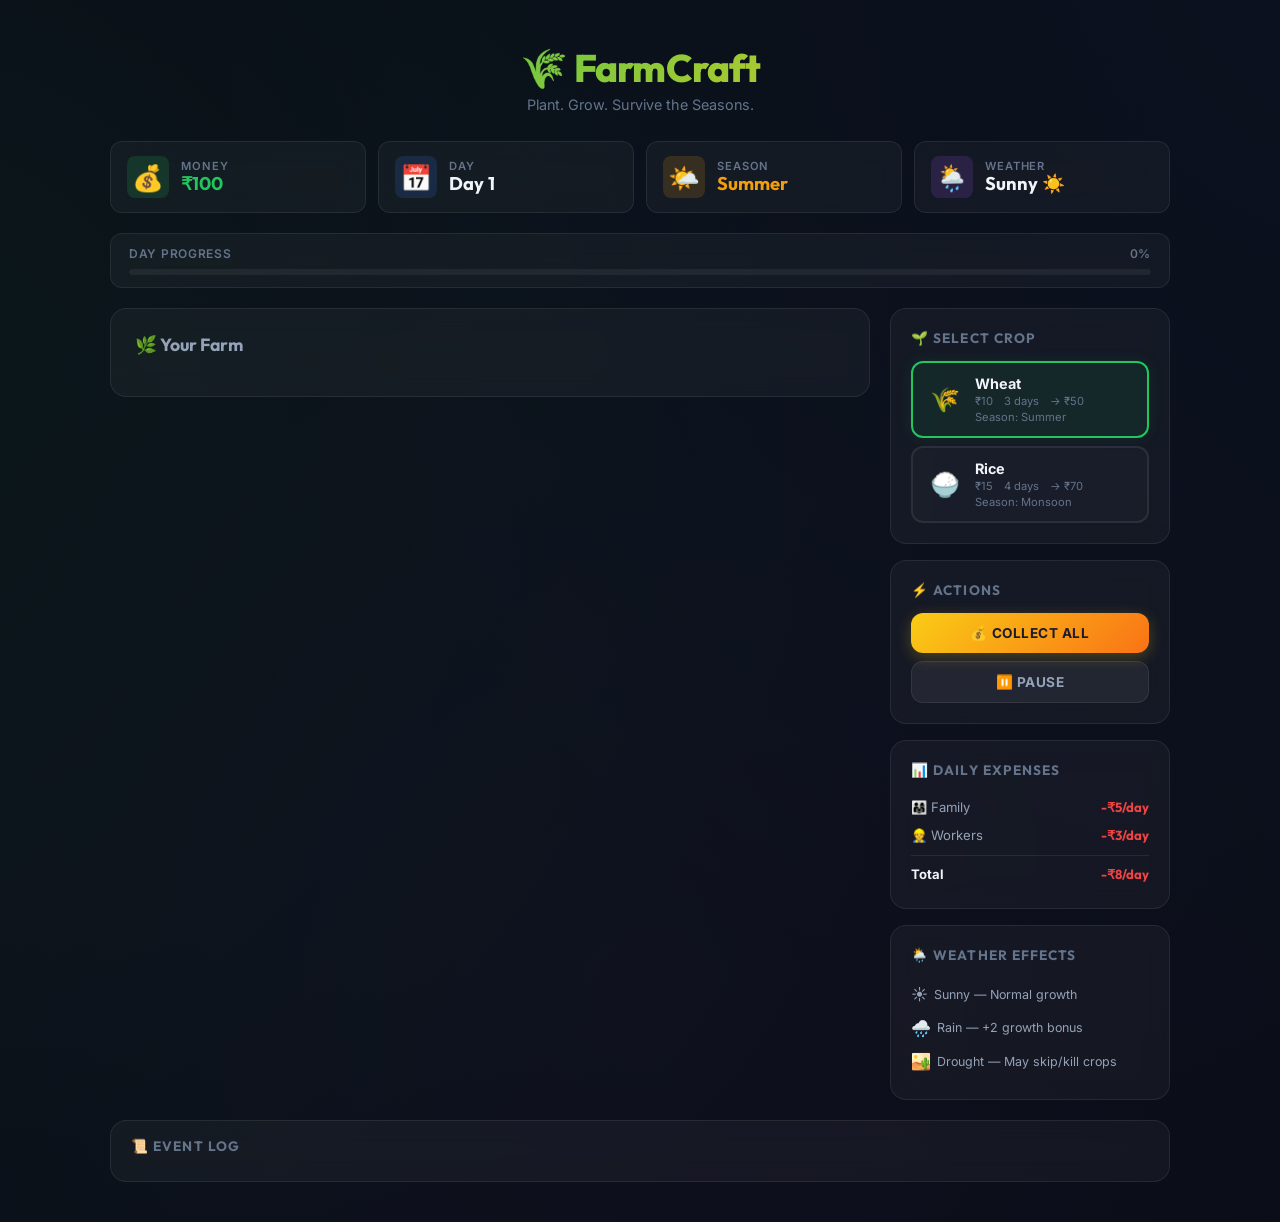
==== index.html @ a23f7ec4 "Uploading my Game" ====
<!DOCTYPE html>
<html lang="en">
<head>
  <meta charset="UTF-8">
  <meta name="viewport" content="width=device-width, initial-scale=1.0">
  <meta name="description" content="A browser-based farming strategy game. Plant crops, manage weather, and survive the seasons!">
  <title>🌾 FarmCraft — Farming Strategy Game</title>
  <link rel="stylesheet" href="style.css">
</head>
<body>

  <!-- Game Over Overlay -->
  <div id="game-over-overlay">
    <div id="game-over-box">
      <h2>💀 Game Over</h2>
      <p>You went bankrupt!</p>
      <div class="final-stats" id="final-stats"></div>
      <button id="restart-btn" onclick="restartGame()">🔄 Restart Game</button>
    </div>
  </div>

  <div id="game-container">

    <!-- Header -->
    <header id="game-header">
      <h1>🌾 FarmCraft</h1>
      <p>Plant. Grow. Survive the Seasons.</p>
    </header>

    <!-- Stats Bar -->
    <div id="stats-bar">
      <div class="stat-card">
        <div class="stat-icon money">💰</div>
        <div class="stat-info">
          <span class="stat-label">Money</span>
          <span class="stat-value money-value" id="money-display">₹100</span>
        </div>
      </div>
      <div class="stat-card">
        <div class="stat-icon day">📅</div>
        <div class="stat-info">
          <span class="stat-label">Day</span>
          <span class="stat-value" id="day-display">Day 1</span>
        </div>
      </div>
      <div class="stat-card">
        <div class="stat-icon season">🌤️</div>
        <div class="stat-info">
          <span class="stat-label">Season</span>
          <span class="stat-value season-summer" id="season-display">Summer</span>
        </div>
      </div>
      <div class="stat-card">
        <div class="stat-icon weather">🌦️</div>
        <div class="stat-info">
          <span class="stat-label">Weather</span>
          <span class="stat-value" id="weather-display">Sunny ☀️</span>
        </div>
      </div>
    </div>

    <!-- Warning Banner -->
    <div id="warning-banner">
      <span>⚠️</span>
      <span id="warning-text">Low funds! You need to harvest crops soon.</span>
    </div>

    <!-- Day Progress -->
    <div id="day-progress-container">
      <div class="progress-label">
        <span>Day Progress</span>
        <span id="day-progress-percent">0%</span>
      </div>
      <div id="day-progress-track">
        <div id="day-progress-fill"></div>
      </div>
    </div>

    <!-- Main Content -->
    <div id="main-content">

      <!-- Grid Section -->
      <section id="grid-section">
        <h2>🌿 Your Farm</h2>
        <div id="farm-grid"></div>
      </section>

      <!-- Sidebar -->
      <aside id="sidebar">

        <!-- Crop Selection -->
        <div class="panel" id="crop-panel">
          <h3>🌱 Select Crop</h3>
          <div class="crop-buttons">
            <button class="crop-btn selected" id="btn-wheat" onclick="selectCrop('wheat')">
              <span class="crop-icon">🌾</span>
              <div class="crop-details">
                <div class="crop-name">Wheat</div>
                <div class="crop-meta">
                  <span>₹10</span>
                  <span>3 days</span>
                  <span>→ ₹50</span>
                </div>
                <div class="crop-meta">Season: Summer</div>
              </div>
            </button>
            <button class="crop-btn" id="btn-rice" onclick="selectCrop('rice')">
              <span class="crop-icon">🍚</span>
              <div class="crop-details">
                <div class="crop-name">Rice</div>
                <div class="crop-meta">
                  <span>₹15</span>
                  <span>4 days</span>
                  <span>→ ₹70</span>
                </div>
                <div class="crop-meta">Season: Monsoon</div>
              </div>
            </button>
          </div>
        </div>

        <!-- Actions -->
        <div class="panel">
          <h3>⚡ Actions</h3>
          <div class="action-buttons">
            <button class="action-btn" id="collect-all-btn" onclick="collectAll()">💰 Collect All</button>
            <button class="action-btn" id="pause-btn" onclick="togglePause()">⏸️ Pause</button>
          </div>
        </div>

        <!-- Expenses -->
        <div class="panel">
          <h3>📊 Daily Expenses</h3>
          <div class="expense-row">
            <span class="expense-label">👨‍👩‍👧 Family</span>
            <span class="expense-value">-₹5/day</span>
          </div>
          <div class="expense-row">
            <span class="expense-label">👷 Workers</span>
            <span class="expense-value">-₹3/day</span>
          </div>
          <div class="expense-row total">
            <span class="expense-label">Total</span>
            <span class="expense-value">-₹8/day</span>
          </div>
        </div>

        <!-- Weather Info -->
        <div class="panel">
          <h3>🌦️ Weather Effects</h3>
          <div class="weather-info" id="weather-effects">
            <div class="effect"><span class="effect-icon">☀️</span> Sunny — Normal growth</div>
            <div class="effect"><span class="effect-icon">🌧️</span> Rain — +2 growth bonus</div>
            <div class="effect"><span class="effect-icon">🏜️</span> Drought — May skip/kill crops</div>
          </div>
        </div>

      </aside>

    </div>

    <!-- Event Log -->
    <div id="event-log">
      <h3>📜 Event Log</h3>
      <div id="log-entries"></div>
    </div>

  </div>

  <script src="game.js"></script>
</body>
</html>
---- style.css ----
/* ===== IMPORTS & RESET ===== */
@import url('https://fonts.googleapis.com/css2?family=Inter:wght@400;500;600;700;800;900&family=Outfit:wght@400;500;600;700;800&display=swap');

*, *::before, *::after {
  margin: 0;
  padding: 0;
  box-sizing: border-box;
}

:root {
  /* Core palette */
  --bg-primary: #0a0e17;
  --bg-secondary: #111827;
  --bg-card: rgba(17, 24, 39, 0.7);
  --bg-glass: rgba(255, 255, 255, 0.04);
  --border-glass: rgba(255, 255, 255, 0.08);
  --text-primary: #f1f5f9;
  --text-secondary: #94a3b8;
  --text-muted: #64748b;

  /* Accent colors */
  --accent-green: #22c55e;
  --accent-green-glow: rgba(34, 197, 94, 0.3);
  --accent-yellow: #facc15;
  --accent-yellow-glow: rgba(250, 204, 21, 0.3);
  --accent-blue: #3b82f6;
  --accent-blue-glow: rgba(59, 130, 246, 0.3);
  --accent-red: #ef4444;
  --accent-red-glow: rgba(239, 68, 68, 0.3);
  --accent-orange: #f97316;
  --accent-purple: #a855f7;

  /* Season colors */
  --summer-color: #f59e0b;
  --summer-bg: rgba(245, 158, 11, 0.15);
  --monsoon-color: #06b6d4;
  --monsoon-bg: rgba(6, 182, 212, 0.15);

  /* Tile states */
  --tile-empty: rgba(30, 41, 59, 0.6);
  --tile-growing: rgba(34, 197, 94, 0.15);
  --tile-ready: rgba(250, 204, 21, 0.2);
  --tile-dead: rgba(239, 68, 68, 0.15);

  /* Spacing */
  --radius-sm: 8px;
  --radius-md: 12px;
  --radius-lg: 16px;
  --radius-xl: 20px;
}

html {
  font-size: 16px;
  scroll-behavior: smooth;
}

body {
  font-family: 'Inter', sans-serif;
  background: var(--bg-primary);
  color: var(--text-primary);
  min-height: 100vh;
  overflow-x: hidden;
  position: relative;
}

/* Animated background gradient */
body::before {
  content: '';
  position: fixed;
  top: -50%;
  left: -50%;
  width: 200%;
  height: 200%;
  background: radial-gradient(circle at 20% 50%, rgba(34, 197, 94, 0.05) 0%, transparent 50%),
              radial-gradient(circle at 80% 20%, rgba(59, 130, 246, 0.04) 0%, transparent 50%),
              radial-gradient(circle at 50% 80%, rgba(168, 85, 247, 0.03) 0%, transparent 50%);
  animation: bgShift 20s ease-in-out infinite alternate;
  z-index: 0;
  pointer-events: none;
}

@keyframes bgShift {
  0% { transform: translate(0, 0) rotate(0deg); }
  100% { transform: translate(-5%, -5%) rotate(3deg); }
}

/* ===== LAYOUT ===== */
#game-container {
  position: relative;
  z-index: 1;
  max-width: 1100px;
  margin: 0 auto;
  padding: 24px 20px 40px;
  display: flex;
  flex-direction: column;
  gap: 20px;
}

/* ===== HEADER ===== */
#game-header {
  text-align: center;
  padding: 20px 0 8px;
}

#game-header h1 {
  font-family: 'Outfit', sans-serif;
  font-size: 2.4rem;
  font-weight: 800;
  background: linear-gradient(135deg, var(--accent-green), var(--accent-yellow), var(--accent-green));
  background-size: 200% 200%;
  -webkit-background-clip: text;
  -webkit-text-fill-color: transparent;
  background-clip: text;
  animation: gradientText 4s ease-in-out infinite;
  letter-spacing: -0.02em;
}

#game-header p {
  font-size: 0.9rem;
  color: var(--text-muted);
  margin-top: 4px;
}

@keyframes gradientText {
  0%, 100% { background-position: 0% 50%; }
  50% { background-position: 100% 50%; }
}

/* ===== TOP STATS BAR ===== */
#stats-bar {
  display: grid;
  grid-template-columns: repeat(auto-fit, minmax(140px, 1fr));
  gap: 12px;
}

.stat-card {
  background: var(--bg-glass);
  border: 1px solid var(--border-glass);
  border-radius: var(--radius-md);
  padding: 14px 16px;
  display: flex;
  align-items: center;
  gap: 12px;
  backdrop-filter: blur(12px);
  transition: transform 0.2s ease, border-color 0.2s ease;
}

.stat-card:hover {
  transform: translateY(-2px);
  border-color: rgba(255, 255, 255, 0.15);
}

.stat-icon {
  font-size: 1.6rem;
  width: 42px;
  height: 42px;
  display: flex;
  align-items: center;
  justify-content: center;
  border-radius: var(--radius-sm);
  flex-shrink: 0;
}

.stat-icon.money { background: rgba(34, 197, 94, 0.15); }
.stat-icon.day { background: rgba(59, 130, 246, 0.15); }
.stat-icon.season { background: rgba(245, 158, 11, 0.15); }
.stat-icon.weather { background: rgba(168, 85, 247, 0.15); }

.stat-info {
  display: flex;
  flex-direction: column;
}

.stat-label {
  font-size: 0.7rem;
  text-transform: uppercase;
  letter-spacing: 0.08em;
  color: var(--text-muted);
  font-weight: 600;
}

.stat-value {
  font-family: 'Outfit', sans-serif;
  font-size: 1.15rem;
  font-weight: 700;
  color: var(--text-primary);
  line-height: 1.2;
}

.stat-value.money-value { color: var(--accent-green); }
.stat-value.season-summer { color: var(--summer-color); }
.stat-value.season-monsoon { color: var(--monsoon-color); }

/* ===== WARNING BANNER ===== */
#warning-banner {
  display: none;
  background: rgba(239, 68, 68, 0.1);
  border: 1px solid rgba(239, 68, 68, 0.3);
  border-radius: var(--radius-md);
  padding: 12px 18px;
  color: var(--accent-red);
  font-weight: 600;
  font-size: 0.9rem;
  align-items: center;
  gap: 10px;
  animation: pulseWarning 1.5s ease-in-out infinite;
}

#warning-banner.visible {
  display: flex;
}

@keyframes pulseWarning {
  0%, 100% { opacity: 1; }
  50% { opacity: 0.7; }
}

/* ===== PROGRESS BAR ===== */
#day-progress-container {
  background: var(--bg-glass);
  border: 1px solid var(--border-glass);
  border-radius: var(--radius-md);
  padding: 12px 18px;
  backdrop-filter: blur(12px);
}

#day-progress-container .progress-label {
  display: flex;
  justify-content: space-between;
  margin-bottom: 8px;
  font-size: 0.75rem;
  color: var(--text-muted);
  font-weight: 600;
  text-transform: uppercase;
  letter-spacing: 0.06em;
}

#day-progress-track {
  width: 100%;
  height: 6px;
  background: rgba(255, 255, 255, 0.06);
  border-radius: 3px;
  overflow: hidden;
}

#day-progress-fill {
  height: 100%;
  width: 0%;
  background: linear-gradient(90deg, var(--accent-blue), var(--accent-purple));
  border-radius: 3px;
  transition: width 0.1s linear;
  box-shadow: 0 0 10px var(--accent-blue-glow);
}

/* ===== MAIN CONTENT AREA ===== */
#main-content {
  display: grid;
  grid-template-columns: 1fr 280px;
  gap: 20px;
  align-items: start;
}

/* ===== GRID ===== */
#grid-section {
  background: var(--bg-glass);
  border: 1px solid var(--border-glass);
  border-radius: var(--radius-lg);
  padding: 24px;
  backdrop-filter: blur(12px);
}

#grid-section h2 {
  font-family: 'Outfit', sans-serif;
  font-size: 1.1rem;
  font-weight: 700;
  margin-bottom: 16px;
  color: var(--text-secondary);
}

#farm-grid {
  display: grid;
  grid-template-columns: repeat(5, 1fr);
  gap: 8px;
  user-select: none;
}

.tile {
  aspect-ratio: 1;
  border-radius: var(--radius-sm);
  border: 2px solid transparent;
  display: flex;
  flex-direction: column;
  align-items: center;
  justify-content: center;
  cursor: pointer;
  transition: all 0.2s ease;
  position: relative;
  overflow: hidden;
  font-size: 1.8rem;
  background: var(--tile-empty);
}

.tile::before {
  content: '';
  position: absolute;
  inset: 0;
  border-radius: inherit;
  opacity: 0;
  transition: opacity 0.2s ease;
  pointer-events: none;
}

.tile:hover::before {
  opacity: 1;
  background: rgba(255, 255, 255, 0.05);
}

.tile:hover {
  border-color: rgba(255, 255, 255, 0.15);
  transform: scale(1.04);
}

.tile.empty {
  background: var(--tile-empty);
}

.tile.empty::after {
  content: '';
  width: 20px;
  height: 20px;
  border: 2px dashed rgba(255, 255, 255, 0.1);
  border-radius: 4px;
}

.tile.growing {
  background: var(--tile-growing);
  border-color: rgba(34, 197, 94, 0.25);
  animation: growPulse 2.5s ease-in-out infinite;
}

.tile.ready {
  background: var(--tile-ready);
  border-color: rgba(250, 204, 21, 0.4);
  animation: readyGlow 1.5s ease-in-out infinite;
}

.tile.dead {
  background: var(--tile-dead);
  border-color: rgba(239, 68, 68, 0.3);
}

.tile .tile-icon {
  font-size: 1.8rem;
  line-height: 1;
  z-index: 1;
}

.tile .tile-label {
  font-size: 0.55rem;
  color: var(--text-muted);
  font-weight: 600;
  margin-top: 2px;
  text-transform: uppercase;
  letter-spacing: 0.05em;
  z-index: 1;
}

.tile .tile-days {
  font-size: 0.5rem;
  color: var(--text-muted);
  z-index: 1;
  margin-top: 1px;
}

@keyframes growPulse {
  0%, 100% { box-shadow: inset 0 0 15px rgba(34, 197, 94, 0.08); }
  50% { box-shadow: inset 0 0 25px rgba(34, 197, 94, 0.15); }
}

@keyframes readyGlow {
  0%, 100% { box-shadow: 0 0 10px var(--accent-yellow-glow), inset 0 0 15px rgba(250, 204, 21, 0.1); }
  50% { box-shadow: 0 0 20px var(--accent-yellow-glow), inset 0 0 25px rgba(250, 204, 21, 0.18); }
}

/* ===== SIDEBAR ===== */
#sidebar {
  display: flex;
  flex-direction: column;
  gap: 16px;
}

.panel {
  background: var(--bg-glass);
  border: 1px solid var(--border-glass);
  border-radius: var(--radius-lg);
  padding: 20px;
  backdrop-filter: blur(12px);
}

.panel h3 {
  font-family: 'Outfit', sans-serif;
  font-size: 0.85rem;
  font-weight: 700;
  text-transform: uppercase;
  letter-spacing: 0.08em;
  color: var(--text-muted);
  margin-bottom: 14px;
}

/* Crop select buttons */
.crop-buttons {
  display: flex;
  flex-direction: column;
  gap: 8px;
}

.crop-btn {
  display: flex;
  align-items: center;
  gap: 12px;
  padding: 12px 14px;
  border: 2px solid var(--border-glass);
  border-radius: var(--radius-md);
  background: rgba(255, 255, 255, 0.02);
  color: var(--text-primary);
  cursor: pointer;
  transition: all 0.2s ease;
  font-family: 'Inter', sans-serif;
  text-align: left;
}

.crop-btn:hover {
  border-color: rgba(255, 255, 255, 0.15);
  background: rgba(255, 255, 255, 0.04);
  transform: translateX(4px);
}

.crop-btn.selected {
  border-color: var(--accent-green);
  background: rgba(34, 197, 94, 0.08);
  box-shadow: 0 0 15px rgba(34, 197, 94, 0.1);
}

.crop-btn .crop-icon {
  font-size: 1.5rem;
  width: 36px;
  text-align: center;
}

.crop-btn .crop-details {
  flex: 1;
}

.crop-btn .crop-name {
  font-weight: 700;
  font-size: 0.9rem;
}

.crop-btn .crop-meta {
  font-size: 0.7rem;
  color: var(--text-muted);
  margin-top: 2px;
}

.crop-btn .crop-meta span {
  margin-right: 8px;
}

/* Action Buttons */
.action-buttons {
  display: flex;
  flex-direction: column;
  gap: 8px;
}

.action-btn {
  width: 100%;
  padding: 12px 16px;
  border: none;
  border-radius: var(--radius-md);
  font-family: 'Inter', sans-serif;
  font-size: 0.85rem;
  font-weight: 700;
  cursor: pointer;
  transition: all 0.2s ease;
  display: flex;
  align-items: center;
  justify-content: center;
  gap: 8px;
  text-transform: uppercase;
  letter-spacing: 0.04em;
}

.action-btn:hover {
  transform: translateY(-2px);
}

.action-btn:active {
  transform: translateY(0);
}

#collect-all-btn {
  background: linear-gradient(135deg, var(--accent-yellow), var(--accent-orange));
  color: #1a1a2e;
  box-shadow: 0 4px 15px rgba(250, 204, 21, 0.25);
}

#collect-all-btn:hover {
  box-shadow: 0 6px 25px rgba(250, 204, 21, 0.35);
}

#pause-btn {
  background: rgba(255, 255, 255, 0.06);
  color: var(--text-secondary);
  border: 1px solid var(--border-glass);
}

#pause-btn:hover {
  background: rgba(255, 255, 255, 0.1);
  color: var(--text-primary);
}

/* Expenses Panel */
.expense-row {
  display: flex;
  justify-content: space-between;
  align-items: center;
  padding: 6px 0;
  font-size: 0.82rem;
}

.expense-row .expense-label {
  color: var(--text-secondary);
}

.expense-row .expense-value {
  font-weight: 700;
  color: var(--accent-red);
  font-family: 'Outfit', sans-serif;
}

.expense-row.total {
  border-top: 1px solid var(--border-glass);
  margin-top: 6px;
  padding-top: 10px;
}

.expense-row.total .expense-label {
  font-weight: 700;
  color: var(--text-primary);
}

/* Weather effects info */
.weather-info {
  font-size: 0.78rem;
  color: var(--text-secondary);
  line-height: 1.6;
}

.weather-info .effect {
  padding: 4px 0;
  display: flex;
  align-items: center;
  gap: 6px;
}

.weather-info .effect-icon {
  font-size: 1rem;
}

/* Event Log */
#event-log {
  background: var(--bg-glass);
  border: 1px solid var(--border-glass);
  border-radius: var(--radius-lg);
  padding: 16px 20px;
  backdrop-filter: blur(12px);
}

#event-log h3 {
  font-family: 'Outfit', sans-serif;
  font-size: 0.85rem;
  font-weight: 700;
  text-transform: uppercase;
  letter-spacing: 0.08em;
  color: var(--text-muted);
  margin-bottom: 10px;
}

#log-entries {
  max-height: 140px;
  overflow-y: auto;
  display: flex;
  flex-direction: column;
  gap: 4px;
  scrollbar-width: thin;
  scrollbar-color: rgba(255,255,255,0.1) transparent;
}

#log-entries::-webkit-scrollbar {
  width: 4px;
}

#log-entries::-webkit-scrollbar-thumb {
  background: rgba(255,255,255,0.1);
  border-radius: 2px;
}

.log-entry {
  font-size: 0.75rem;
  color: var(--text-muted);
  padding: 4px 8px;
  border-radius: 4px;
  background: rgba(255, 255, 255, 0.02);
  animation: logSlide 0.3s ease;
}

.log-entry.harvest { color: var(--accent-yellow); }
.log-entry.plant { color: var(--accent-green); }
.log-entry.warning { color: var(--accent-red); }
.log-entry.weather { color: var(--accent-purple); }
.log-entry.expense { color: var(--accent-orange); }

@keyframes logSlide {
  from { opacity: 0; transform: translateY(-8px); }
  to { opacity: 1; transform: translateY(0); }
}

/* ===== GAME OVER OVERLAY ===== */
#game-over-overlay {
  display: none;
  position: fixed;
  inset: 0;
  z-index: 1000;
  background: rgba(0, 0, 0, 0.85);
  backdrop-filter: blur(8px);
  align-items: center;
  justify-content: center;
}

#game-over-overlay.visible {
  display: flex;
}

#game-over-box {
  background: var(--bg-secondary);
  border: 1px solid rgba(239, 68, 68, 0.3);
  border-radius: var(--radius-xl);
  padding: 48px 56px;
  text-align: center;
  animation: gameOverPop 0.4s cubic-bezier(0.175, 0.885, 0.32, 1.275);
  box-shadow: 0 0 60px rgba(239, 68, 68, 0.15);
}

#game-over-box h2 {
  font-family: 'Outfit', sans-serif;
  font-size: 2rem;
  font-weight: 800;
  color: var(--accent-red);
  margin-bottom: 8px;
}

#game-over-box p {
  color: var(--text-secondary);
  font-size: 1rem;
  margin-bottom: 8px;
}

#game-over-box .final-stats {
  color: var(--text-muted);
  font-size: 0.85rem;
  margin-bottom: 28px;
}

#restart-btn {
  padding: 14px 40px;
  background: linear-gradient(135deg, var(--accent-green), #16a34a);
  border: none;
  border-radius: var(--radius-md);
  color: white;
  font-family: 'Inter', sans-serif;
  font-size: 1rem;
  font-weight: 700;
  cursor: pointer;
  transition: all 0.2s ease;
  text-transform: uppercase;
  letter-spacing: 0.06em;
}

#restart-btn:hover {
  transform: scale(1.05);
  box-shadow: 0 6px 25px var(--accent-green-glow);
}

@keyframes gameOverPop {
  from { opacity: 0; transform: scale(0.8); }
  to { opacity: 1; transform: scale(1); }
}

/* ===== FLOATING NOTIFICATIONS ===== */
.float-notification {
  position: fixed;
  top: 20px;
  right: 20px;
  z-index: 900;
  background: var(--bg-secondary);
  border: 1px solid var(--border-glass);
  border-radius: var(--radius-md);
  padding: 14px 20px;
  font-size: 0.85rem;
  color: var(--text-primary);
  box-shadow: 0 8px 30px rgba(0, 0, 0, 0.4);
  animation: notifSlide 0.3s ease, notifFade 0.3s ease 2.5s forwards;
  display: flex;
  align-items: center;
  gap: 10px;
}

@keyframes notifSlide {
  from { opacity: 0; transform: translateX(30px); }
  to { opacity: 1; transform: translateX(0); }
}

@keyframes notifFade {
  to { opacity: 0; transform: translateX(30px); }
}

/* ===== HARVEST ANIMATION ===== */
@keyframes harvestPop {
  0% { transform: scale(1); }
  30% { transform: scale(1.15); }
  60% { transform: scale(0.95); }
  100% { transform: scale(1); }
}

.tile.harvesting {
  animation: harvestPop 0.4s ease;
}

/* ===== RESPONSIVE ===== */
@media (max-width: 768px) {
  #main-content {
    grid-template-columns: 1fr;
  }

  #game-header h1 {
    font-size: 1.8rem;
  }

  #stats-bar {
    grid-template-columns: repeat(2, 1fr);
  }

  .tile {
    font-size: 1.4rem;
  }

  .tile .tile-label {
    font-size: 0.48rem;
  }

  #game-over-box {
    padding: 32px 28px;
    margin: 0 20px;
  }
}

@media (max-width: 480px) {
  #game-container {
    padding: 12px 10px 30px;
  }

  #stats-bar {
    grid-template-columns: 1fr 1fr;
    gap: 8px;
  }

  .stat-card {
    padding: 10px 12px;
  }

  #grid-section {
    padding: 16px;
  }

  #farm-grid {
    gap: 6px;
  }
}
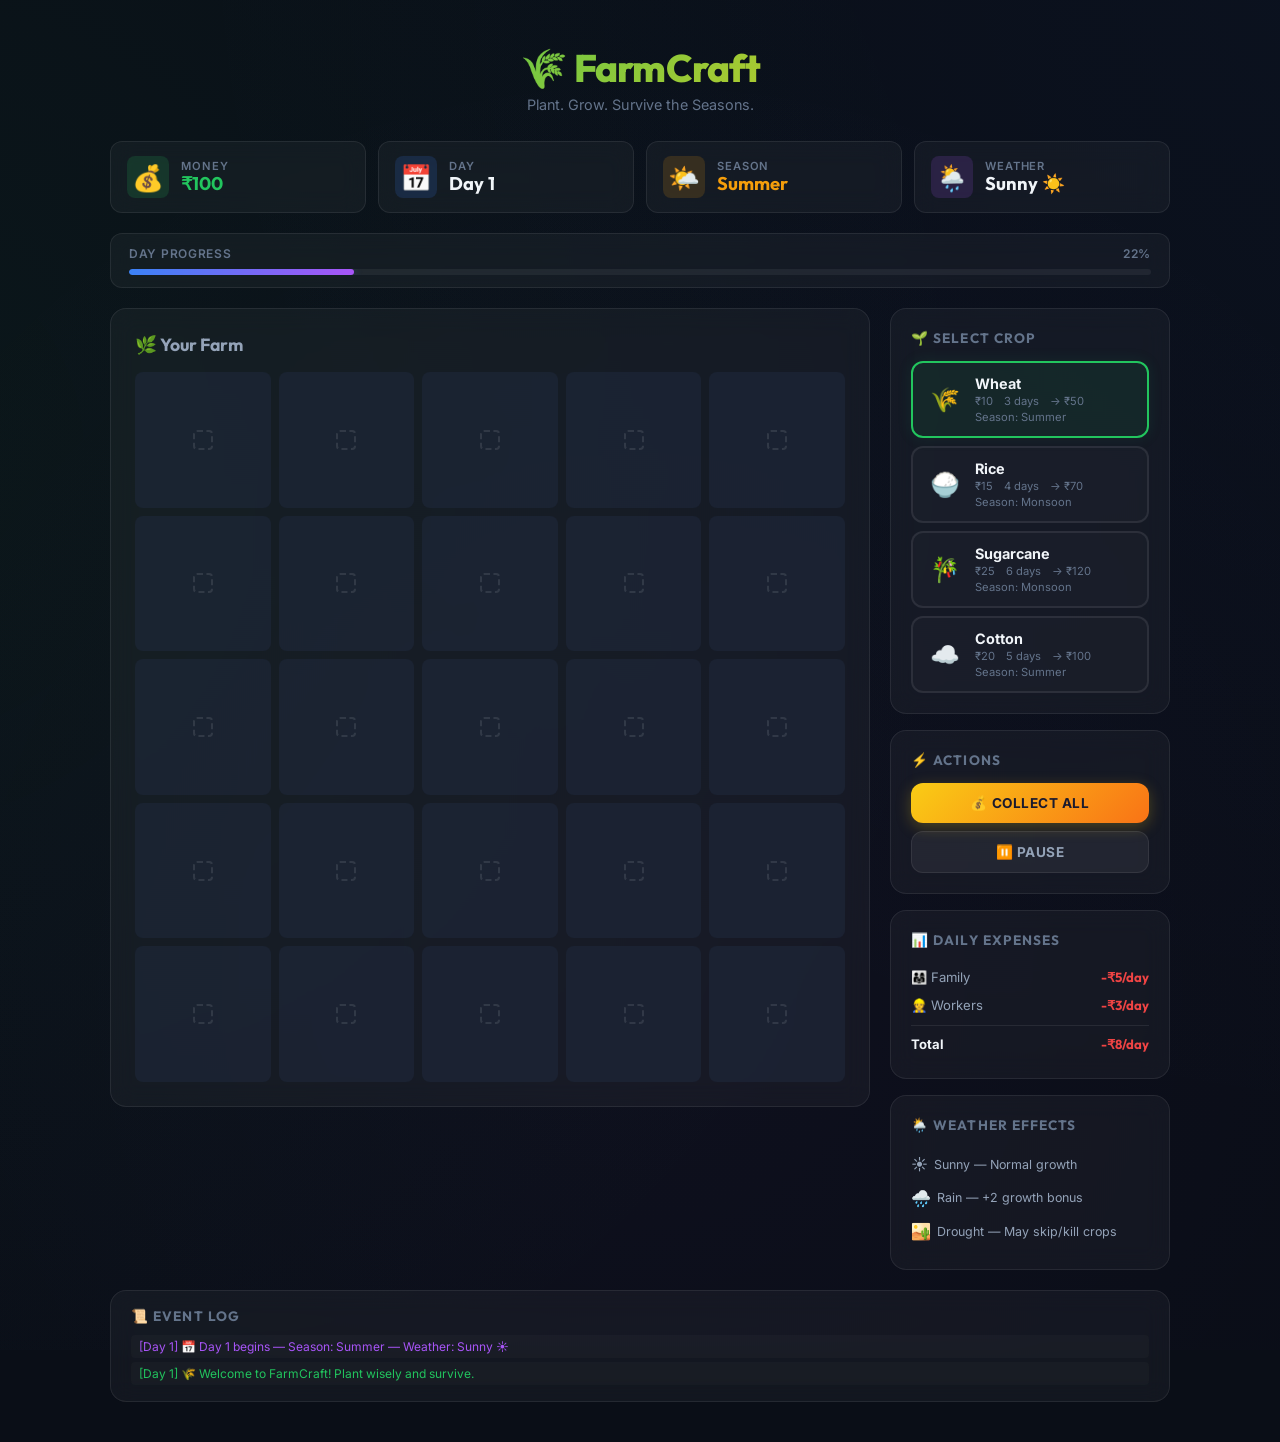
==== commit 72f3c843: "adding more crops" ====
--- a/index.html
+++ b/index.html
@@ -116,6 +116,30 @@
                 <div class="crop-meta">Season: Monsoon</div>
               </div>
             </button>
+            <button class="crop-btn" id="btn-sugarcane" onclick="selectCrop('sugarcane')">
+              <span class="crop-icon">🎋</span>
+              <div class="crop-details">
+                <div class="crop-name">Sugarcane</div>
+                <div class="crop-meta">
+                  <span>₹25</span>
+                  <span>6 days</span>
+                  <span>→ ₹120</span>
+                </div>
+                <div class="crop-meta">Season: Monsoon</div>
+              </div>
+            </button>
+            <button class="crop-btn" id="btn-cotton" onclick="selectCrop('cotton')">
+              <span class="crop-icon">☁️</span>
+              <div class="crop-details">
+                <div class="crop-name">Cotton</div>
+                <div class="crop-meta">
+                  <span>₹20</span>
+                  <span>5 days</span>
+                  <span>→ ₹100</span>
+                </div>
+                <div class="crop-meta">Season: Summer</div>
+              </div>
+            </button>
           </div>
         </div>
 
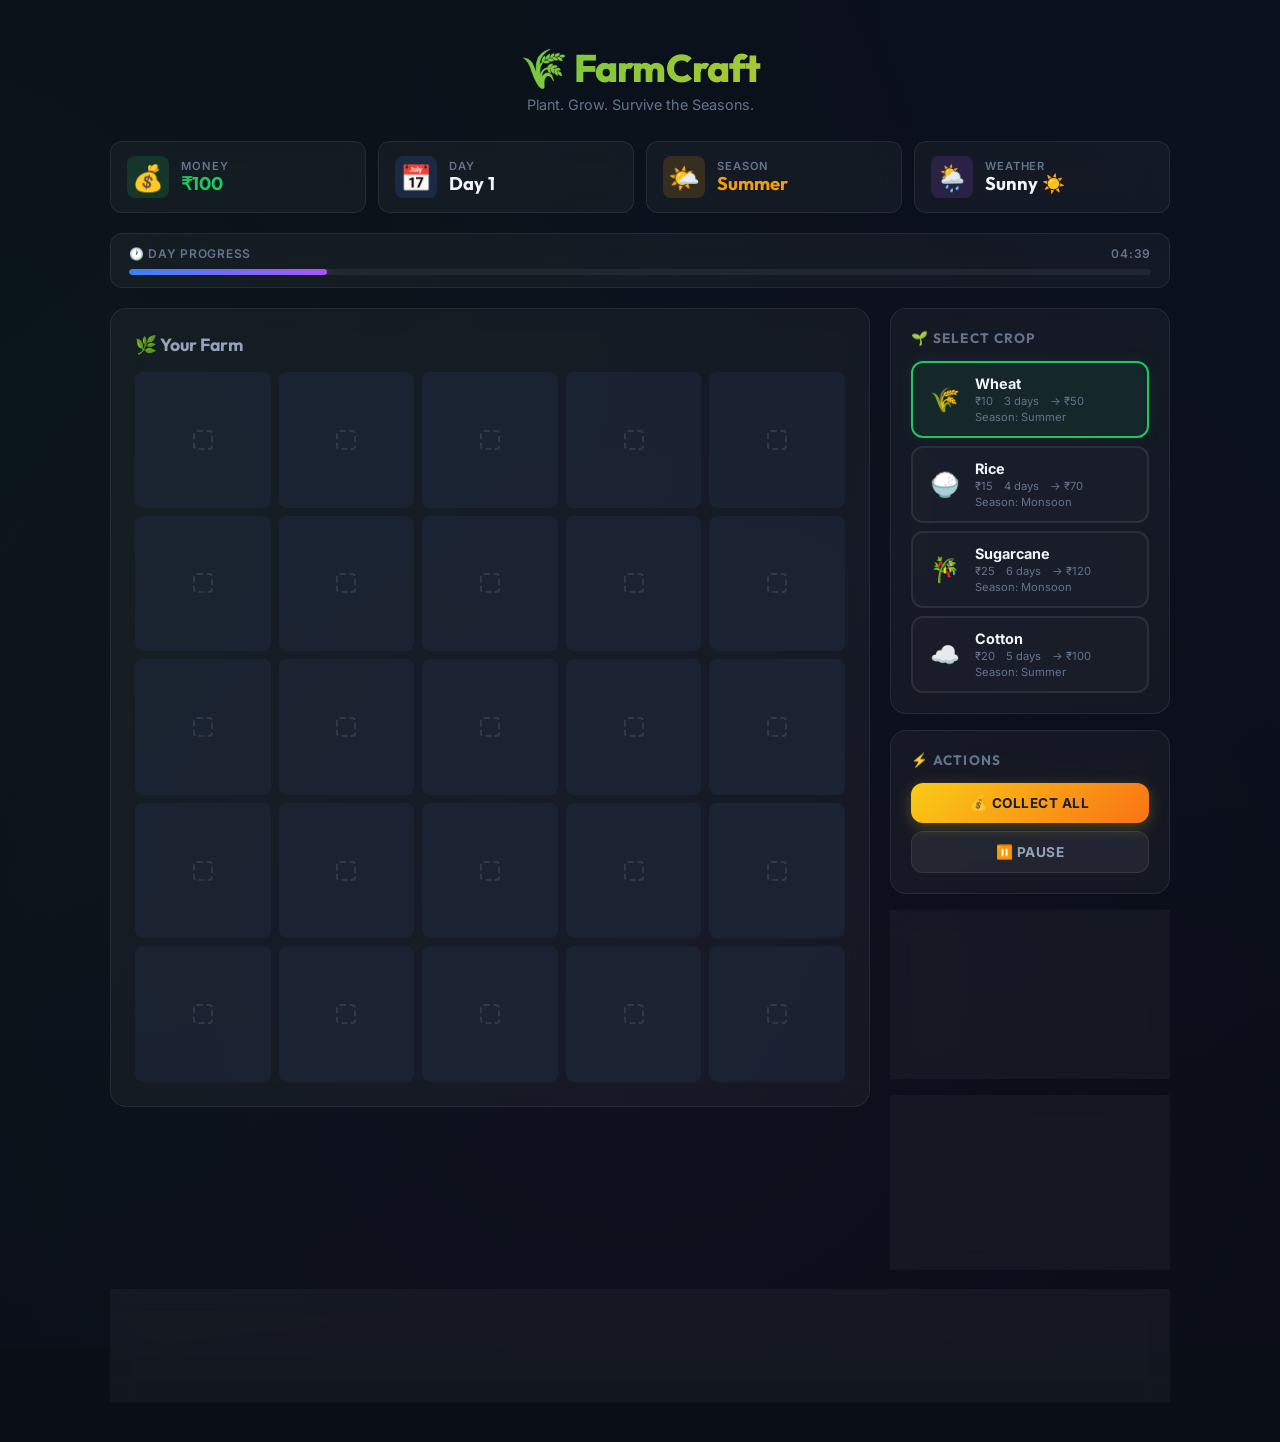
==== commit 02787e3e: "adding clock" ====
--- a/index.html
+++ b/index.html
@@ -68,8 +68,8 @@
     <!-- Day Progress -->
     <div id="day-progress-container">
       <div class="progress-label">
-        <span>Day Progress</span>
-        <span id="day-progress-percent">0%</span>
+        <span>🕐 Day Progress</span>
+        <span id="day-progress-percent">00:00</span>
       </div>
       <div id="day-progress-track">
         <div id="day-progress-fill"></div>
